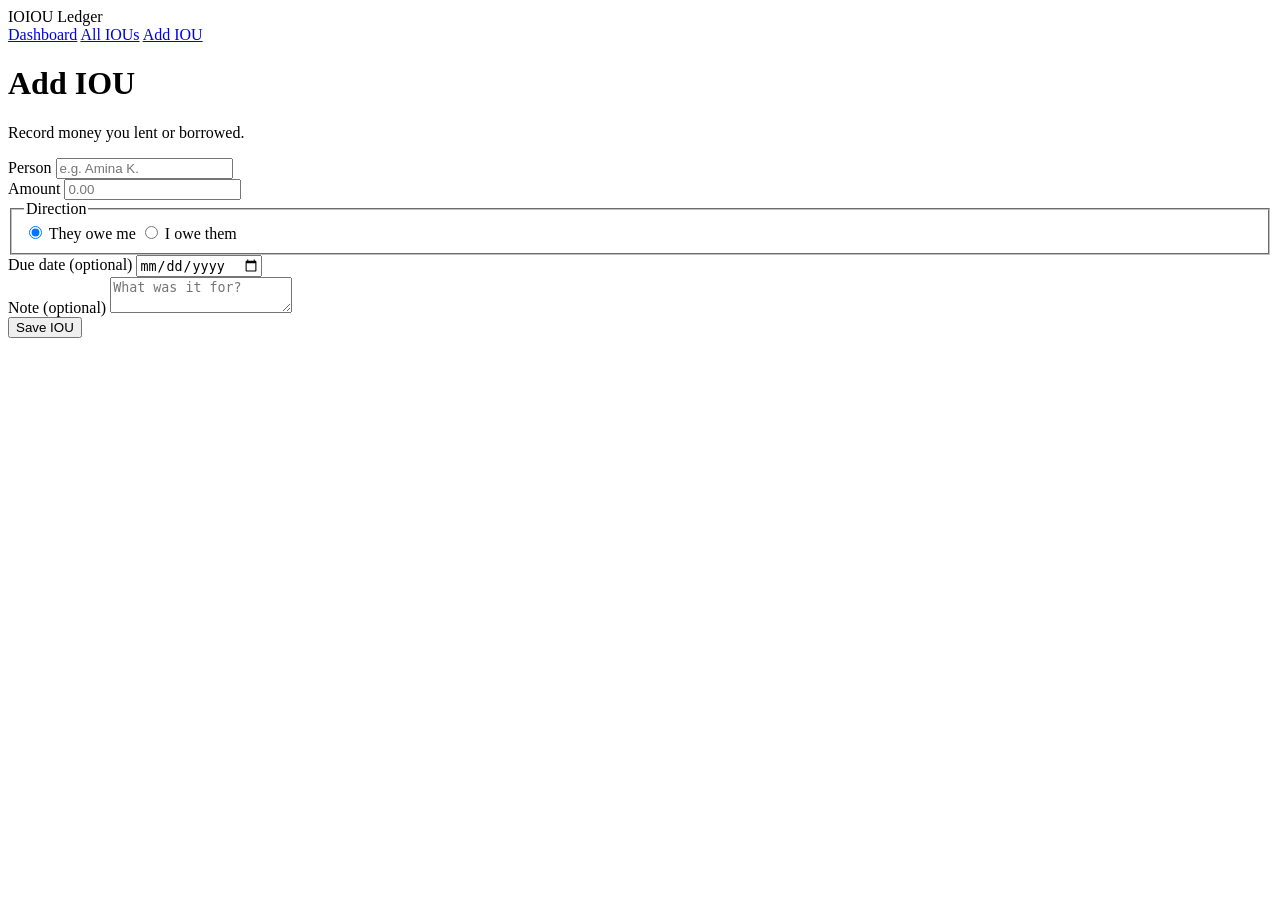
==== add.html @ 676c93cc "fix: add missing section tags in IOU form in add.html" ====
<!DOCTYPE html>
<html lang="en">
<head>
    <meta charset="UTF-8">
    <meta name="viewport" content="width=device-width, initial-scale=1.0">
    <title>IOU Ledger - Add IOU</title>
      <link rel="preconnect" href="https://fonts.googleapis.com">
      <link rel="preconnect" href="https://fonts.gstatic.com" crossorigin>
      <link href="https://fonts.googleapis.com/css2?family=DynaPuff:wght@400..700&display=swap" rel="stylesheet">
      <link rel="stylesheet" href="style.css">
</head>
<body>

    <header>
        <div class="wrap bar">
            <div class="logo"><span class="mark">IO</span>IOU Ledger</div>
            <nav aria-label="Main">
                <a href="index.html">Dashboard</a>
                <a href="ious.html">All IOUs</a>
                <a href="add.html" aria-current="page">Add IOU</a>
            </nav>
        </div>
    </header>

    <main>
        <div class="wrap">
            <div class="head">
                <div>
                    <h1>Add IOU</h1>
                    <p class="sub">Record money you lent or borrowed.</p>
                </div>
            </div>

            <div class="split">
                <section class="card main-col" aria-label="New IOU form">
                 <!-- JavaScript will remove "hidden" from this message after a successful save -->
                  <p class="success" role="status" hidden>IOU saved. It now shows on your dashboard and in All IOUs.</p>

                  <form action="#">
                    <div class="field">
                        <label class="lbl" for="person">Person</label>
                        <input id="person" type="text" placeholder="e.g. Amina K.">
                        <p class="error" hidden>Enter the person's name.</p>
                    </div>

                    <div class="field">
                        <label class="lbl" for="amount">Amount</label>
                        <input id="amount" type="number" min="0" step="0.01" placeholder="0.00">
                        <p class="error" role="alert" hidden>Enter an amount greater than 0.</p>
                    </div>

                    <fieldset>
                        <legend class="lbl">Direction</legend>
                        <div class="choices">
                            <label class="choice"><input type="radio" name="direction" value="in" checked> They owe me</label>
                            <label class="choice"><input type="radio" name="direction" value="out"> I owe them</label>   
                        </div>

                    </fieldset>

                    <div class="field">
                        <label class="lbl" for="due">Due date (optional)</label>
                        <input id="due" type="date">
                    </div>

                    <div class="field">
                        <label class="lbl" for="note">Note (optional)</label>
                        <textarea id="note" placeholder="What was it for?"></textarea>
                    </div>

                    <button type="submit" class="btn primary">Save IOU</button>
                  </form>
                </section>
                                      
            </div>


        </div>

    </main>


    
</body>
</html>
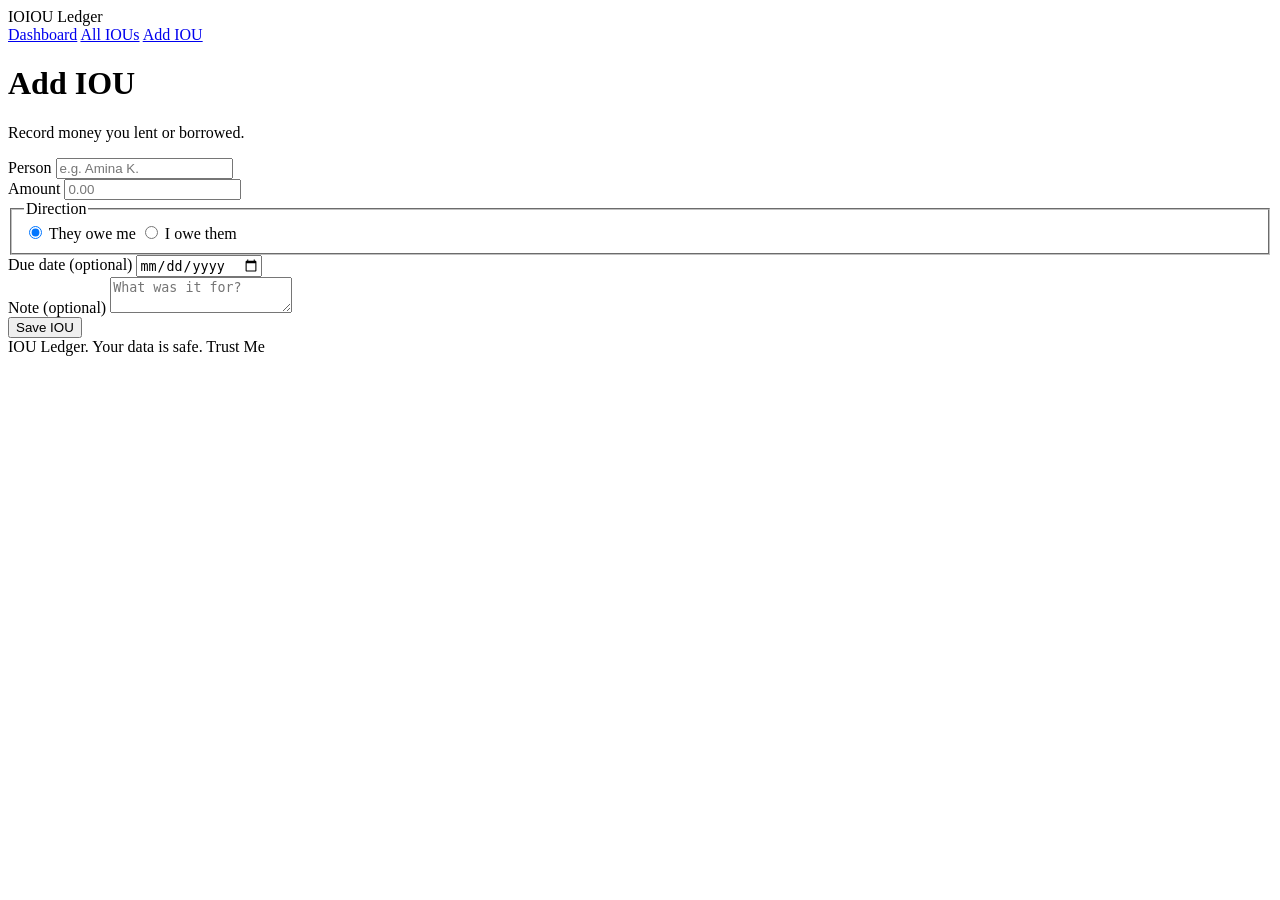
==== commit 7998c39a: "fix: add footer content to add.html for user information" ====
--- a/add.html
+++ b/add.html
@@ -70,16 +70,14 @@
 
                     <button type="submit" class="btn primary">Save IOU</button>
                   </form>
-                </section>
-                                      
+                </section>                                     
             </div>
-
-
         </div>
-
     </main>
 
-
+<footer>
+    <div class="wrap">IOU Ledger. Your data is safe. Trust Me</div>
+</footer>
     
 </body>
 </html>
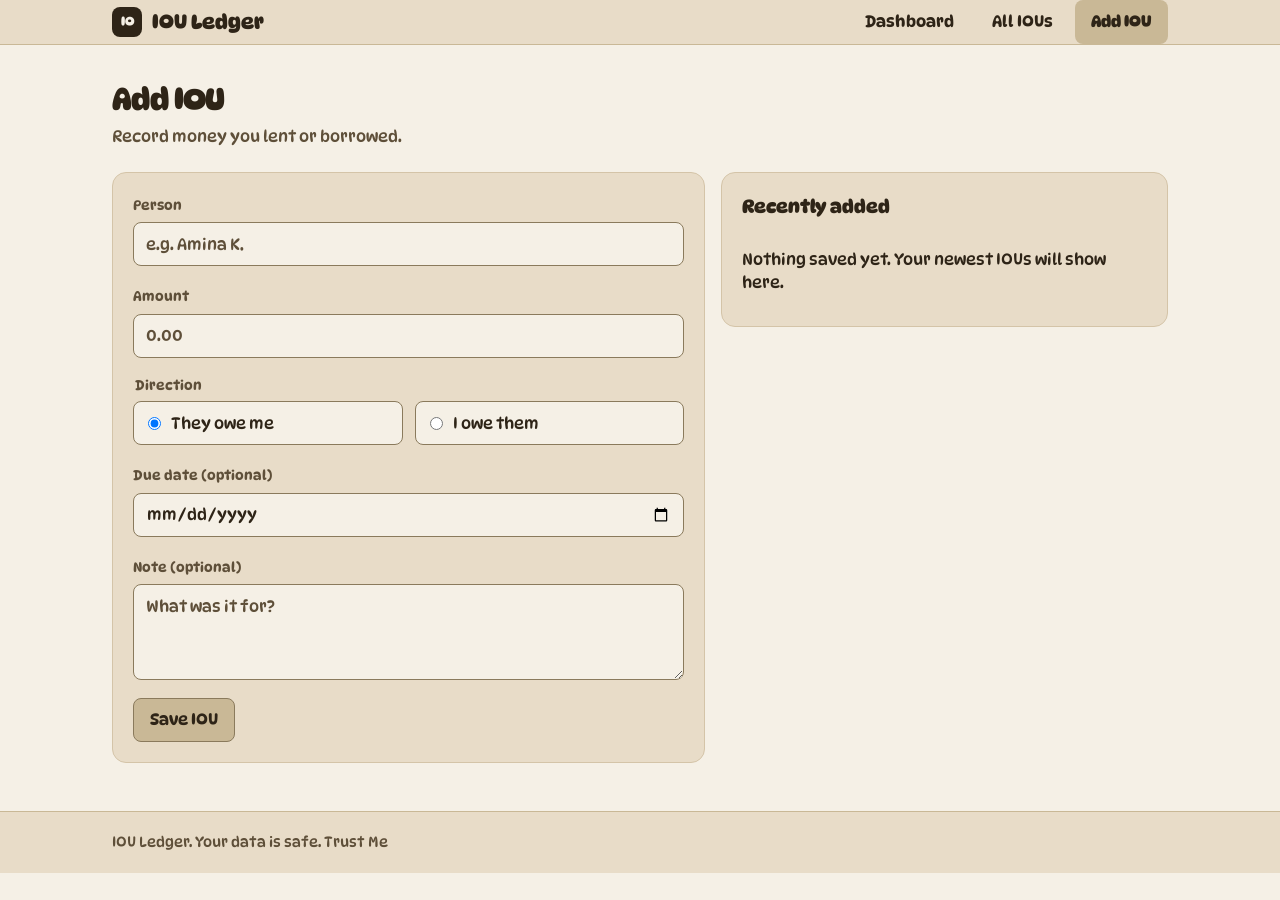
==== commit b9b9016b: "fix: update IOU form structure and error handling for improved user experience" ====
--- a/add.html
+++ b/add.html
@@ -33,43 +33,50 @@
 
             <div class="split">
                 <section class="card main-col" aria-label="New IOU form">
-                 <!-- JavaScript will remove "hidden" from this message after a successful save -->
-                  <p class="success" role="status" hidden>IOU saved. It now shows on your dashboard and in All IOUs.</p>
+                    <!-- JavaScript will remove "hidden" from this message after a successful save -->
+                    <p class="success" id="success-message" role="status" hidden>IOU saved. It now shows on your dashboard and in All IOUs.</p>
 
-                  <form action="#">
-                    <div class="field">
-                        <label class="lbl" for="person">Person</label>
-                        <input id="person" type="text" placeholder="e.g. Amina K.">
-                        <p class="error" hidden>Enter the person's name.</p>
-                    </div>
-
-                    <div class="field">
-                        <label class="lbl" for="amount">Amount</label>
-                        <input id="amount" type="number" min="0" step="0.01" placeholder="0.00">
-                        <p class="error" role="alert" hidden>Enter an amount greater than 0.</p>
-                    </div>
-
-                    <fieldset>
-                        <legend class="lbl">Direction</legend>
-                        <div class="choices">
-                            <label class="choice"><input type="radio" name="direction" value="in" checked> They owe me</label>
-                            <label class="choice"><input type="radio" name="direction" value="out"> I owe them</label>   
+                    <!-- novalidate: our JavaScript checks the form, not the browser's pop-ups -->
+                    <form id="iou-form" novalidate>
+                        <div class="field">
+                            <label class="lbl" for="person">Person</label>
+                            <input id="person" type="text" placeholder="e.g. Amina K.">
+                            <p class="error" id="person-error" hidden></p>
                         </div>
 
-                    </fieldset>
+                        <div class="field">
+                            <label class="lbl" for="amount">Amount</label>
+                            <input id="amount" type="number" min="0" step="0.01" placeholder="0.00">
+                            <p class="error" id="amount-error" role="alert" hidden></p>
+                        </div>
 
-                    <div class="field">
-                        <label class="lbl" for="due">Due date (optional)</label>
-                        <input id="due" type="date">
-                    </div>
+                        <fieldset>
+                            <legend class="lbl">Direction</legend>
+                            <div class="choices">
+                                <label class="choice"><input type="radio" name="direction" value="in" checked> They owe me</label>
+                                <label class="choice"><input type="radio" name="direction" value="out"> I owe them</label>
+                            </div>
+                        </fieldset>
 
-                    <div class="field">
-                        <label class="lbl" for="note">Note (optional)</label>
-                        <textarea id="note" placeholder="What was it for?"></textarea>
-                    </div>
+                        <div class="field">
+                            <label class="lbl" for="due">Due date (optional)</label>
+                            <input id="due" type="date">
+                        </div>
 
-                    <button type="submit" class="btn primary">Save IOU</button>
-                  </form>
+                        <div class="field">
+                            <label class="lbl" for="note">Note (optional)</label>
+                            <textarea id="note" placeholder="What was it for?"></textarea>
+                        </div>
+
+                        <p class="error" id="form-error" role="alert" hidden></p>
+
+                        <button type="submit" class="btn primary">Save IOU</button>
+                    </form>
+                </section>
+
+                <section class="card side-col" aria-label="Recently added">
+                    <h2>Recently added</h2>
+                    <ul class="recent" id="recent-list"></ul>
                 </section>                                     
             </div>
         </div>
@@ -78,6 +85,10 @@
 <footer>
     <div class="wrap">IOU Ledger. Your data is safe. Trust Me</div>
 </footer>
+
+<script src="storage.js"></script>
+<script src="add.js"></script>
     
+
 </body>
 </html>
--- a/style.css
+++ b/style.css
@@ -0,0 +1,122 @@
+
+/* re-usable color codes */
+:root {
+  --palette-1: #f5f0e6;
+  --palette-2: #e8dcc8;
+  --palette-3: #d4c4a8;
+  --palette-4: #c9b896;
+  --palette-5: #b8a888;
+  --ink: #2e2417;     /* dark text so it stays readable on beige */
+  --muted: #5e4f39;   /* softer text for labels */
+  --line: #8a7a5c;    /* borders on inputs and buttons */
+  --danger: #8b1a12;  /* error text and delete buttons */
+}
+
+* { box-sizing: border-box; }
+
+body {
+  margin: 0;
+  font-family: "DynaPuff", system-ui, sans-serif;
+  background: var(--palette-1);
+  color: var(--ink);
+  line-height: 1.45;
+}
+
+/* some rules */
+a { color: var(--ink); }
+/* Shows a visible outline around the item */
+:focus-visible { outline: 3px solid var(--ink); outline-offset: 2px; }
+[hidden] { display: none !important; }
+
+.wrap { max-width: 1120px; margin: 0 auto; padding: 0 24px; }
+
+/* ---------- Header, navigation, footer ---------- */
+header { background: var(--palette-2); border-bottom: 1px solid var(--palette-4); }
+footer { background: var(--palette-2); border-top: 1px solid var(--palette-4); padding: 20px 0; color: var(--muted); font-size: 0.9rem; }
+
+.bar { display: flex; flex-wrap: wrap; align-items: center; justify-content: space-between; gap: 12px; padding: 14px 0; }
+.logo { display: flex; align-items: center; gap: 10px; font-weight: 700; font-size: 1.25rem; }
+.mark { width: 30px; height: 30px; border-radius: 8px; background: var(--ink); color: var(--palette-1); display: flex; align-items: center; justify-content: center; font-size: 0.8rem; }
+
+nav { display: flex; flex-wrap: wrap; gap: 6px; }
+nav a { display: flex; align-items: center; min-height: 44px; padding: 0 16px; border-radius: 8px; text-decoration: none; font-weight: 500; }
+nav a:hover { background: var(--palette-3); }
+nav a[aria-current="page"] { background: var(--palette-4); font-weight: 700; }
+
+/* ---------- Page layout ------ */
+main { padding: 32px 0 48px; }
+h1 { margin: 0; font-size: 1.9rem; letter-spacing: -0.02em; }
+h2 { margin: 0; font-size: 1.15rem; }
+.sub { margin: 4px 0 0; color: var(--muted); }
+.lbl { margin: 0; font-size: 0.85rem; font-weight: 500; color: var(--muted); }
+
+.head { display: flex; flex-wrap: wrap; align-items: center; justify-content: space-between; gap: 12px; margin-bottom: 24px; }
+.card { background: var(--palette-2); border: 1px solid var(--palette-3); border-radius: 14px; padding: 20px; }
+.stats { display: grid; gap: 16px; grid-template-columns: repeat(auto-fit, minmax(240px, 1fr)); margin-bottom: 24px; }
+.big { margin: 6px 0 0; font-size: 2.1rem; font-weight: 700; }
+
+/* ---------- Buttons and pills ---------- */
+.btn { display: inline-flex; align-items: center; justify-content: center; min-height: 44px; padding: 0 16px; border-radius: 8px; border: 1px solid var(--line); background: var(--palette-1); color: var(--ink); font: inherit; font-weight: 500; text-decoration: none; cursor: pointer; }
+.btn:hover { background: var(--palette-3); }
+.btn.primary { background: var(--palette-4); }
+.btn.primary:hover { background: var(--palette-5); }
+.btn.danger { color: var(--danger); }
+
+.pill { display: inline-block; padding: 3px 10px; border-radius: 99px; font-size: 0.8rem; font-weight: 700; }
+.pill.in { background: var(--palette-4); }                         /* they owe me */
+.pill.out { background: var(--ink); color: var(--palette-1); }     /* I owe them */
+.pill.paid { background: var(--palette-3); color: var(--muted); }
+.pill.unpaid { border: 1px solid var(--line); }
+
+/* ---------- Tables ---------- */
+.tw { overflow-x: auto; }
+table { width: 100%; border-collapse: collapse; }
+th { text-align: left; font-size: 0.8rem; color: var(--muted); padding: 10px 12px; border-bottom: 1px solid var(--palette-4); white-space: nowrap; }
+td { padding: 12px; border-bottom: 1px solid var(--palette-3); white-space: nowrap; }
+tr.done td { color: var(--muted); }
+tr.done .amount { text-decoration: line-through; }
+
+/* ---------- Filters and forms ---------- */
+.filters { display: flex; flex-wrap: wrap; gap: 16px; align-items: flex-end; margin-bottom: 16px; }
+.filters > div { flex: 1 1 160px; }
+.filters > div.wide { flex: 2 1 240px; }
+
+.field { margin-bottom: 18px; }
+input, select, textarea { display: block; width: 100%; min-height: 44px; margin-top: 6px; padding: 0 12px; border: 1px solid var(--line); border-radius: 8px; background: var(--palette-1); color: var(--ink); font: inherit; }
+textarea { padding: 10px 12px; min-height: 96px; resize: vertical; }
+input::placeholder, textarea::placeholder { color: var(--muted); }
+
+fieldset { border: 0; margin: 0 0 18px; padding: 0; }
+.choices { display: flex; flex-wrap: wrap; gap: 12px; margin-top: 6px; }
+.choice { display: flex; align-items: center; gap: 10px; flex: 1 1 160px; min-height: 44px; padding: 0 14px; border: 1px solid var(--line); border-radius: 8px; background: var(--palette-1); }
+.choice input { width: auto; min-height: 0; margin: 0; }
+
+.error { margin: 6px 0 0; color: var(--danger); font-size: 0.9rem; font-weight: 500; }
+.success { margin: 0 0 20px; padding: 12px 14px; border-radius: 8px; background: var(--palette-4); font-weight: 500; }
+
+.split { display: flex; flex-wrap: wrap; gap: 16px; align-items: flex-start; }
+.split .main-col { flex: 1.4 1 360px; }
+.split .side-col { flex: 1 1 280px; }
+.recent { list-style: none; margin: 16px 0 0; padding: 0; }
+.recent li { display: flex; flex-wrap: wrap; justify-content: space-between; gap: 8px; padding: 12px 0; border-bottom: 1px solid var(--palette-3); }
+.recent li:last-child { border-bottom: 0; }
+
+/* ---------- Responsive: mobile, tablet, desktop ---------- */
+@media (max-width: 600px) {
+  .wrap { padding: 0 16px; }
+  h1 { font-size: 1.5rem; }
+  .big { font-size: 1.7rem; }
+  nav { width: 100%; }
+  nav a { flex: 1 1 auto; justify-content: center; padding: 0 10px; }
+  .head .btn { width: 100%; }
+}
+
+@media (min-width: 601px) and (max-width: 1024px) {
+  .wrap { padding: 0 24px; }
+  .stats { grid-template-columns: repeat(2, 1fr); }
+}
+
+@media (min-width: 1025px) {
+  .wrap { padding: 0 32px; }
+  .stats { grid-template-columns: repeat(3, 1fr); }
+}
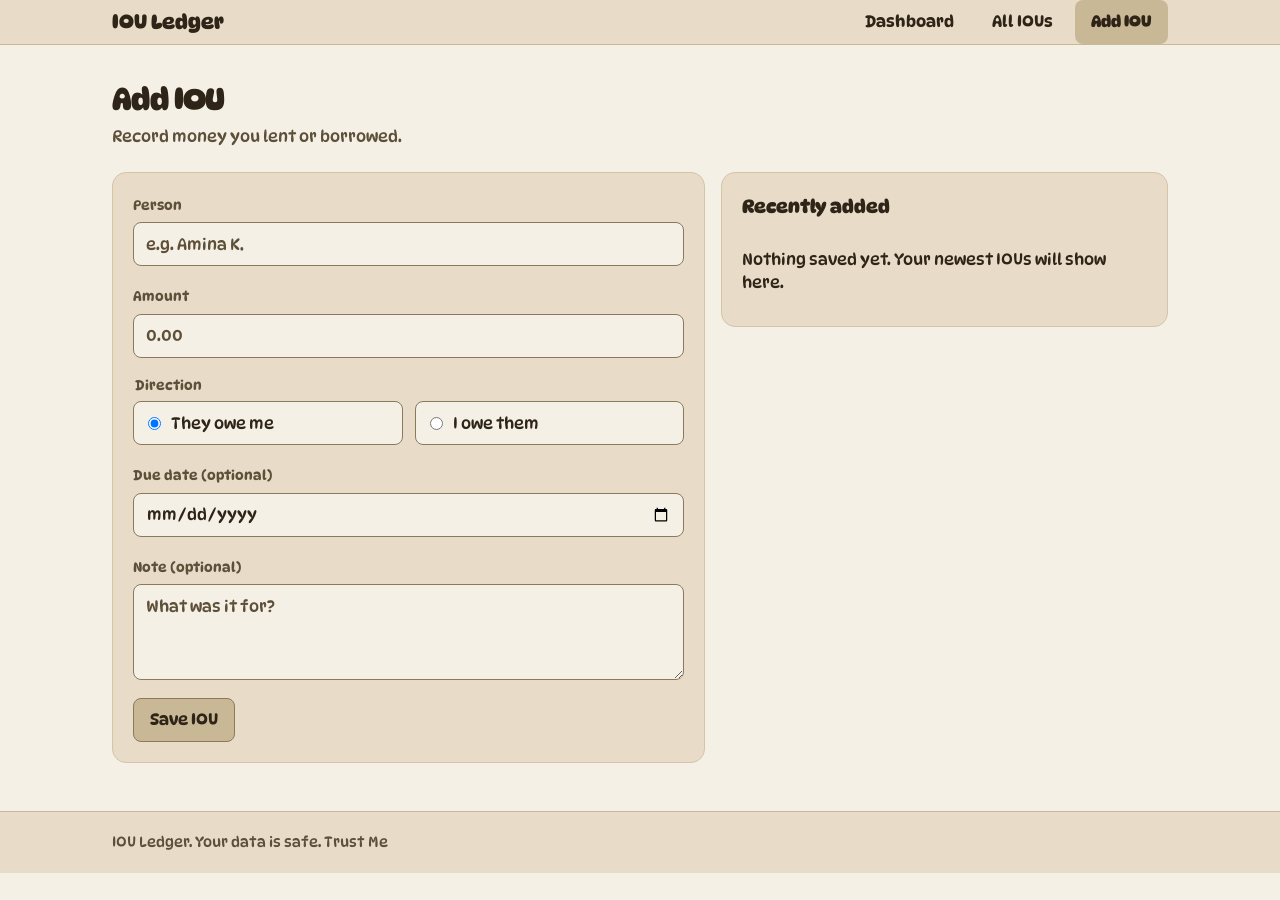
==== commit abd23c86: "fix: update logo text for consistency across all pages" ====
--- a/add.html
+++ b/add.html
@@ -13,7 +13,7 @@
 
     <header>
         <div class="wrap bar">
-            <div class="logo"><span class="mark">IO</span>IOU Ledger</div>
+            <div class="logo">IOU Ledger</div>
             <nav aria-label="Main">
                 <a href="index.html">Dashboard</a>
                 <a href="ious.html">All IOUs</a>
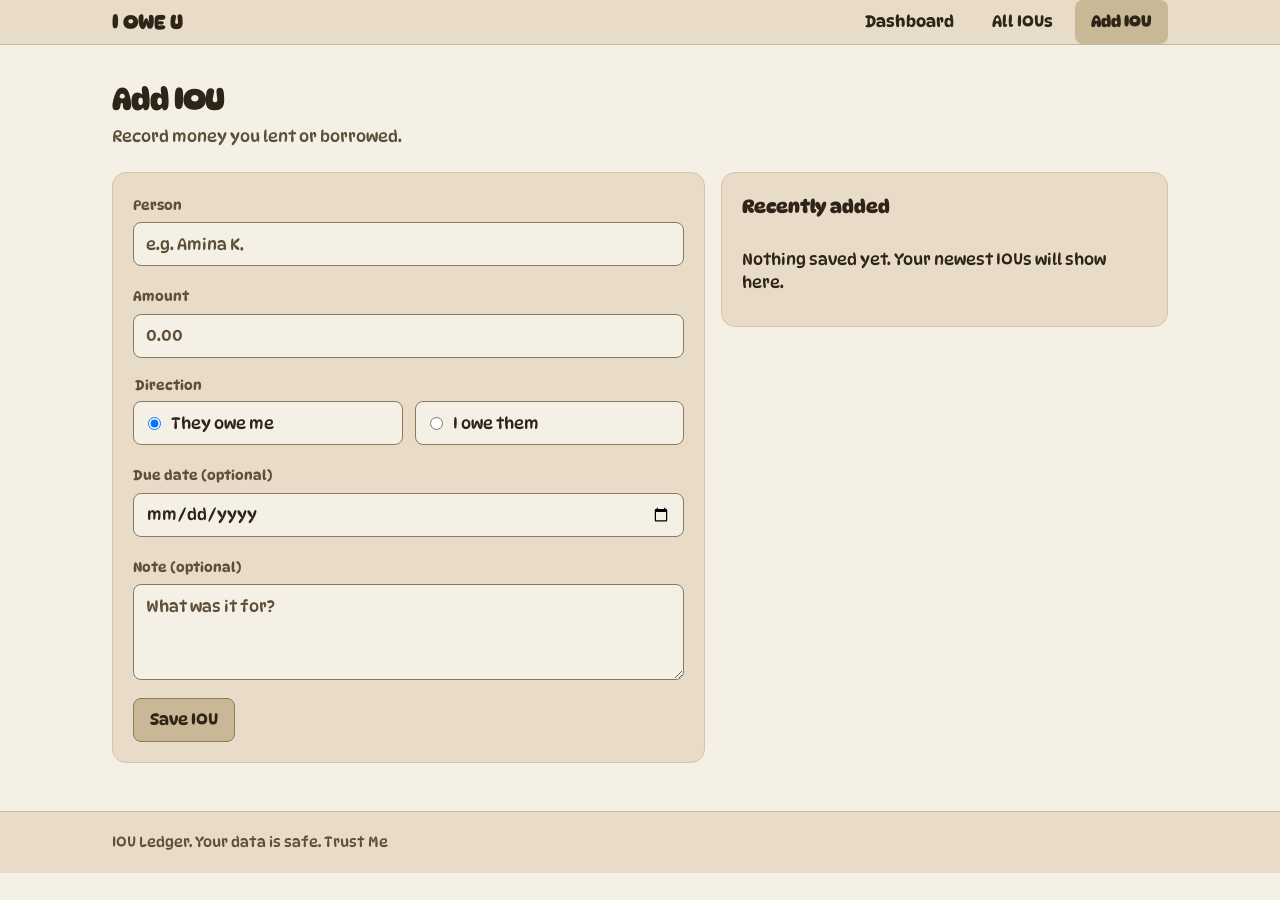
==== commit a3f0fbf4: "fix: update logo text for consistency across all pages" ====
--- a/add.html
+++ b/add.html
@@ -13,7 +13,7 @@
 
     <header>
         <div class="wrap bar">
-            <div class="logo">IOU Ledger</div>
+            <div class="logo">I OWE U</div>
             <nav aria-label="Main">
                 <a href="index.html">Dashboard</a>
                 <a href="ious.html">All IOUs</a>
